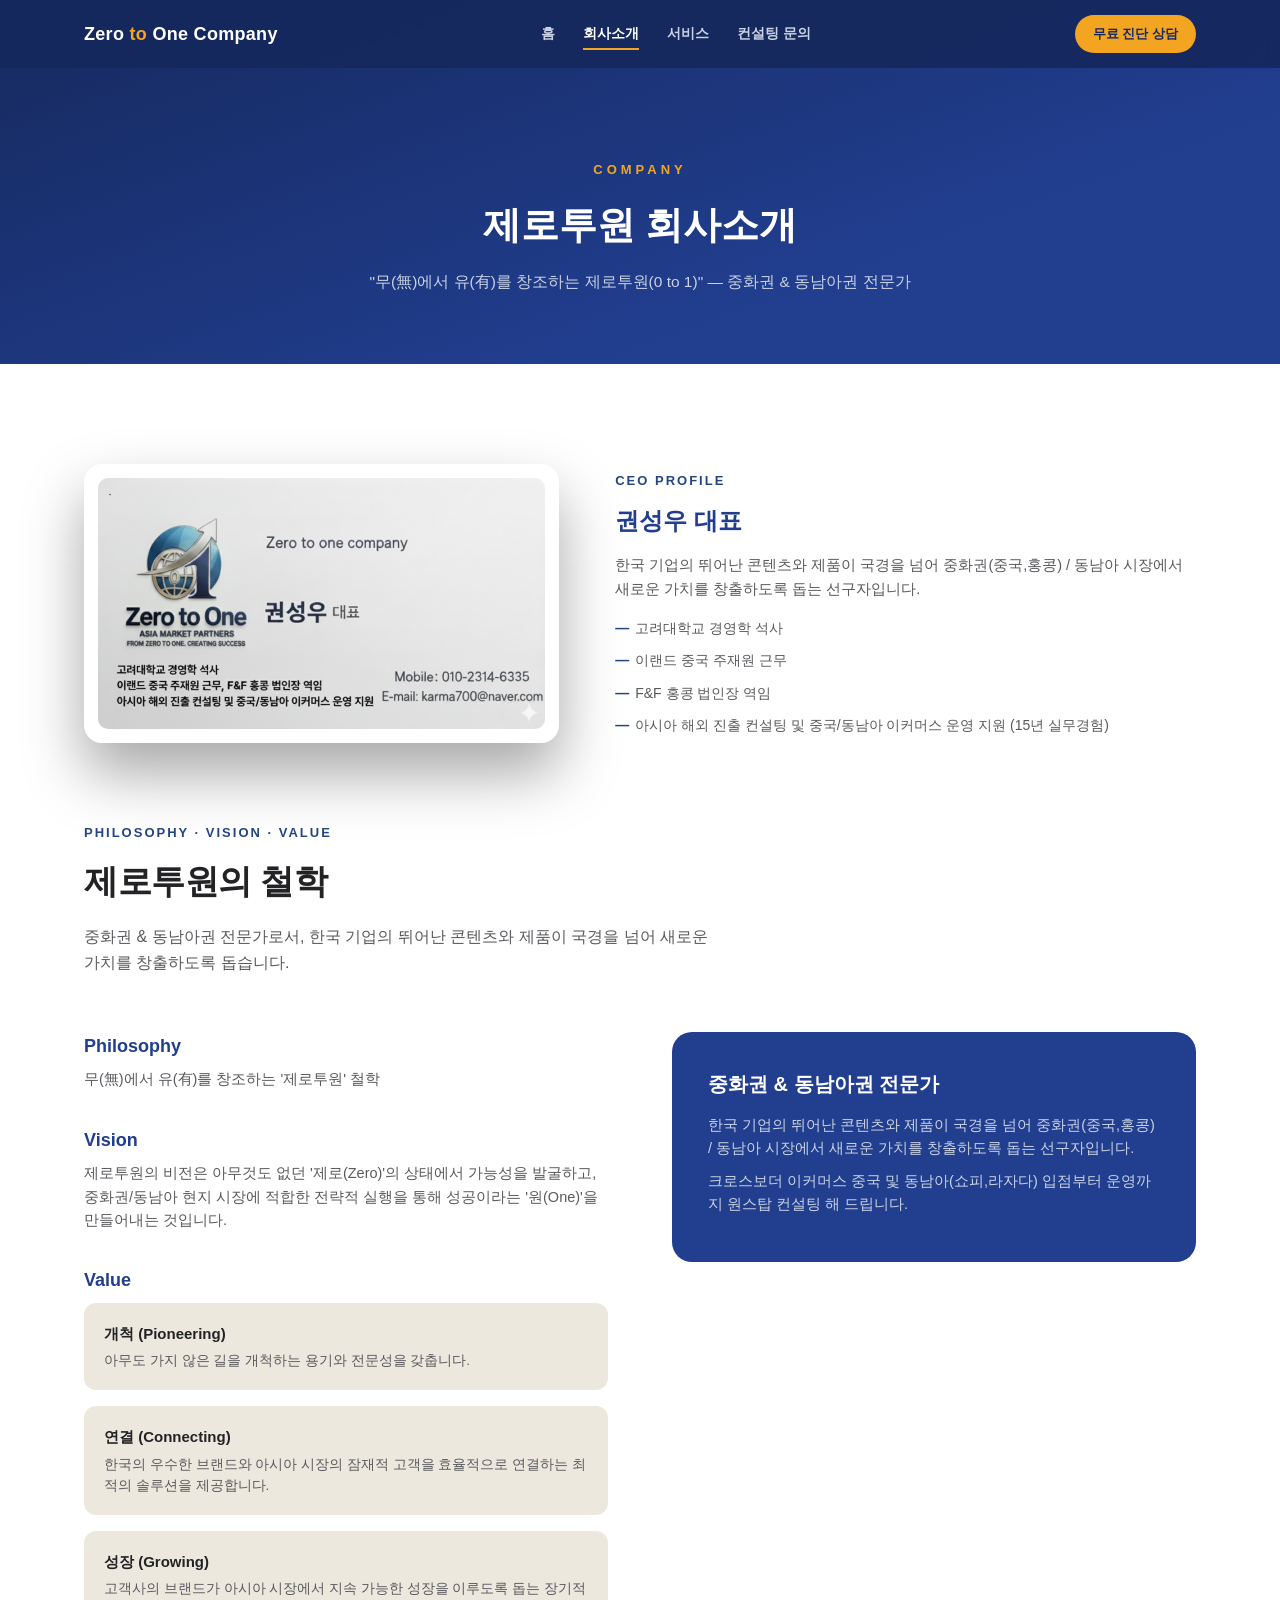
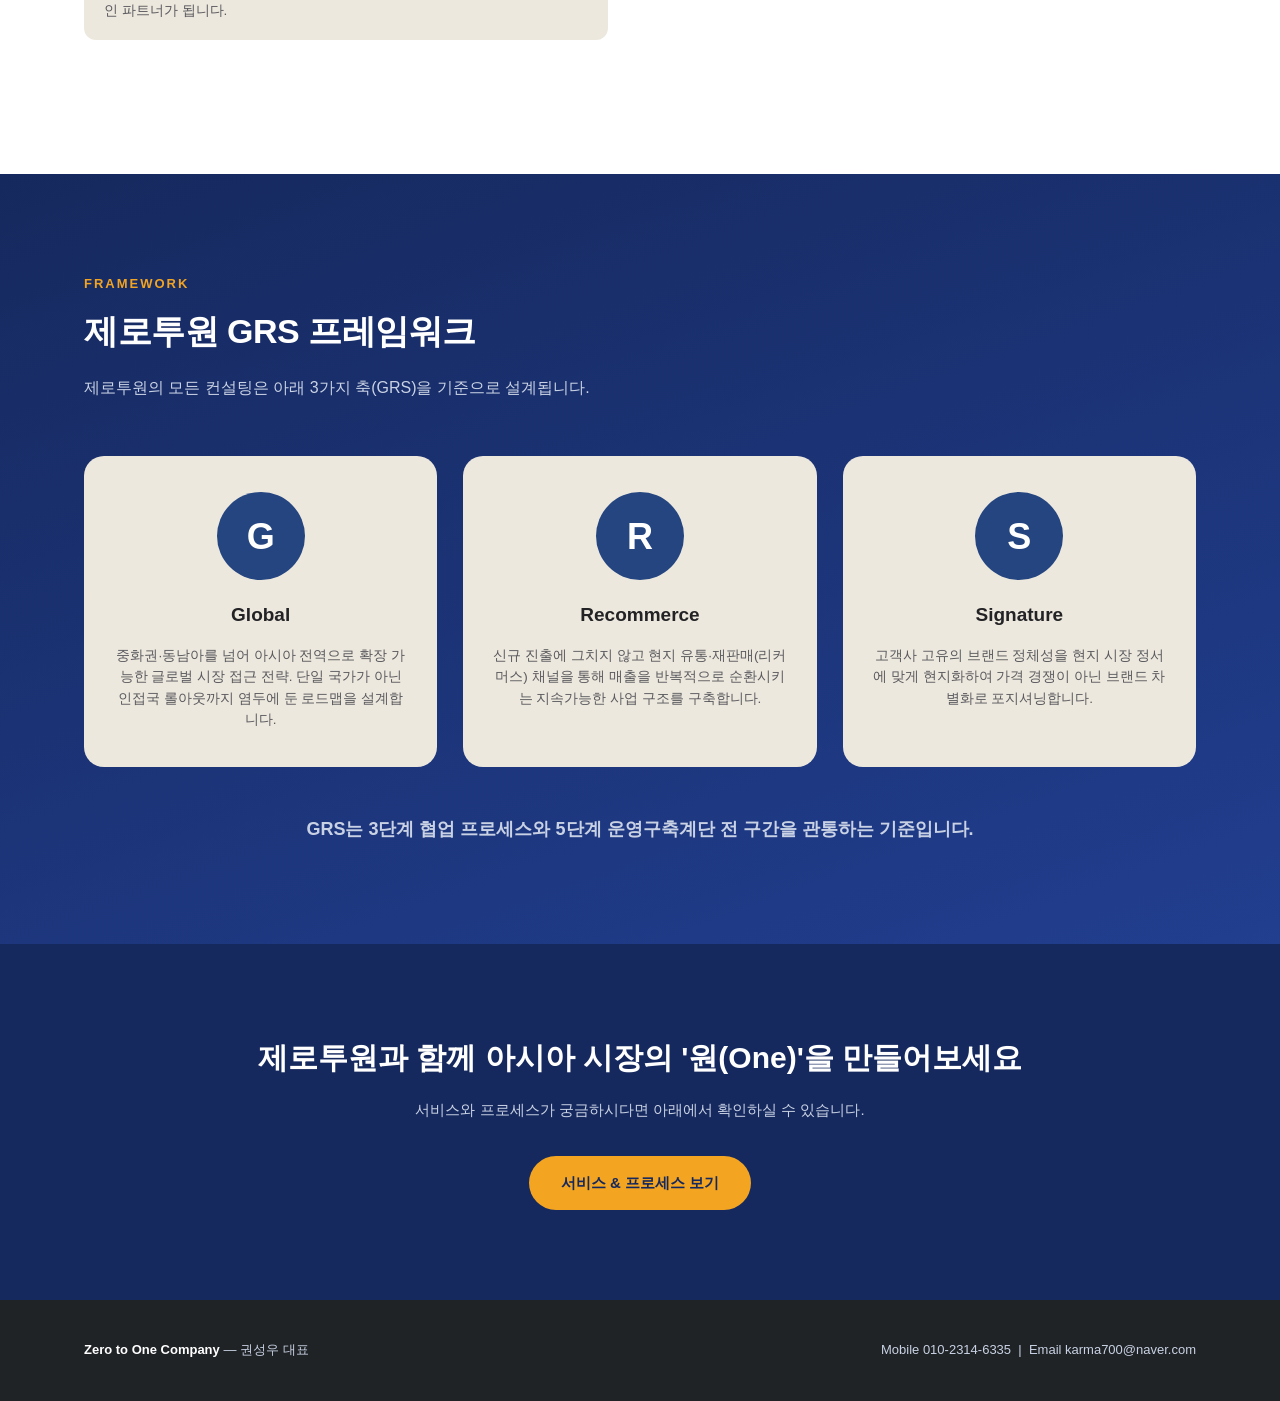
==== about.html @ 29769374 "Build full multi-page company site (home/about/services/contact)" ====
<!DOCTYPE html>
<html lang="ko">
<head>
<meta charset="UTF-8">
<meta name="viewport" content="width=device-width, initial-scale=1.0">
<title>회사소개 | Zero to One Company</title>
<link rel="stylesheet" href="assets/styles.css">
</head>
<body>

<nav class="nav">
  <div class="container">
    <div class="logo">Zero <span>to</span> One Company</div>
    <div class="nav-links">
      <a href="index.html">홈</a>
      <a href="about.html" class="active">회사소개</a>
      <a href="services.html">서비스</a>
      <a href="contact.html">컨설팅 문의</a>
    </div>
    <a class="nav-cta" href="https://open.kakao.com/o/sWDRY35h" target="_blank" rel="noopener">무료 진단 상담</a>
  </div>
</nav>

<header class="page-header">
  <div class="container">
    <div class="eyebrow">COMPANY</div>
    <h1>제로투원 회사소개</h1>
    <p>"무(無)에서 유(有)를 창조하는 제로투원(0 to 1)" — 중화권 & 동남아권 전문가</p>
  </div>
</header>

<!-- PROFILE -->
<section class="about">
  <div class="container">
    <div class="profile-grid">
      <div class="biz-card">
        <img src="assets/business-card.png" alt="Zero to One Company 권성우 대표 명함">
      </div>
      <div>
        <div class="eyebrow-dark">CEO PROFILE</div>
        <h3>권성우 대표</h3>
        <p style="color:var(--mute-text);font-size:14.5px;">한국 기업의 뛰어난 콘텐츠와 제품이 국경을 넘어 중화권(중국,홍콩) / 동남아 시장에서 새로운 가치를 창출하도록 돕는 선구자입니다.</p>
        <ul class="profile-list">
          <li>고려대학교 경영학 석사</li>
          <li>이랜드 중국 주재원 근무</li>
          <li>F&F 홍콩 법인장 역임</li>
          <li>아시아 해외 진출 컨설팅 및 중국/동남아 이커머스 운영 지원 (15년 실무경험)</li>
        </ul>
      </div>
    </div>

    <div class="eyebrow-dark">PHILOSOPHY · VISION · VALUE</div>
    <h2 class="section-title">제로투원의 철학</h2>
    <p class="section-sub">중화권 & 동남아권 전문가로서, 한국 기업의 뛰어난 콘텐츠와 제품이 국경을 넘어 새로운 가치를 창출하도록 돕습니다.</p>

    <div class="about-grid">
      <div>
        <div class="pvv-item">
          <h4>Philosophy</h4>
          <p>무(無)에서 유(有)를 창조하는 '제로투원' 철학</p>
        </div>
        <div class="pvv-item">
          <h4>Vision</h4>
          <p>제로투원의 비전은 아무것도 없던 '제로(Zero)'의 상태에서 가능성을 발굴하고, 중화권/동남아 현지 시장에 적합한 전략적 실행을 통해 성공이라는 '원(One)'을 만들어내는 것입니다.</p>
        </div>
        <div class="pvv-item">
          <h4>Value</h4>
          <div class="value-list">
            <div class="value-card">
              <b>개척 (Pioneering)</b>
              <span>아무도 가지 않은 길을 개척하는 용기와 전문성을 갖춥니다.</span>
            </div>
            <div class="value-card">
              <b>연결 (Connecting)</b>
              <span>한국의 우수한 브랜드와 아시아 시장의 잠재적 고객을 효율적으로 연결하는 최적의 솔루션을 제공합니다.</span>
            </div>
            <div class="value-card">
              <b>성장 (Growing)</b>
              <span>고객사의 브랜드가 아시아 시장에서 지속 가능한 성장을 이루도록 돕는 장기적인 파트너가 됩니다.</span>
            </div>
          </div>
        </div>
      </div>

      <div>
        <div class="expert-box">
          <h4>중화권 & 동남아권 전문가</h4>
          <p>한국 기업의 뛰어난 콘텐츠와 제품이 국경을 넘어 중화권(중국,홍콩) / 동남아 시장에서 새로운 가치를 창출하도록 돕는 선구자입니다.</p>
          <p>크로스보더 이커머스 중국 및 동남아(쇼피,라자다) 입점부터 운영까지 원스탑 컨설팅 해 드립니다.</p>
        </div>
      </div>
    </div>
  </div>
</section>

<!-- GRS -->
<section class="grs">
  <div class="container">
    <div class="eyebrow-dark">FRAMEWORK</div>
    <h2 class="section-title">제로투원 GRS 프레임워크</h2>
    <p class="section-sub">제로투원의 모든 컨설팅은 아래 3가지 축(GRS)을 기준으로 설계됩니다.</p>

    <div class="grs-grid">
      <div class="grs-card">
        <div class="grs-circle">G</div>
        <h4>Global</h4>
        <p>중화권·동남아를 넘어 아시아 전역으로 확장 가능한 글로벌 시장 접근 전략. 단일 국가가 아닌 인접국 롤아웃까지 염두에 둔 로드맵을 설계합니다.</p>
      </div>
      <div class="grs-card">
        <div class="grs-circle">R</div>
        <h4>Recommerce</h4>
        <p>신규 진출에 그치지 않고 현지 유통·재판매(리커머스) 채널을 통해 매출을 반복적으로 순환시키는 지속가능한 사업 구조를 구축합니다.</p>
      </div>
      <div class="grs-card">
        <div class="grs-circle">S</div>
        <h4>Signature</h4>
        <p>고객사 고유의 브랜드 정체성을 현지 시장 정서에 맞게 현지화하여 가격 경쟁이 아닌 브랜드 차별화로 포지셔닝합니다.</p>
      </div>
    </div>

    <p class="grs-footer">GRS는 3단계 협업 프로세스와 5단계 운영구축계단 전 구간을 관통하는 기준입니다.</p>
  </div>
</section>

<div class="cta-final">
  <div class="container">
    <h3>제로투원과 함께 아시아 시장의 '원(One)'을 만들어보세요</h3>
    <p>서비스와 프로세스가 궁금하시다면 아래에서 확인하실 수 있습니다.</p>
    <a class="btn btn-primary" href="services.html">서비스 & 프로세스 보기</a>
  </div>
</div>

<footer>
  <div class="container footer-grid">
    <div><b>Zero to One Company</b> — 권성우 대표</div>
    <div>Mobile 010-2314-6335 &nbsp;|&nbsp; Email karma700@naver.com</div>
  </div>
</footer>

</body>
</html>
---- assets/styles.css ----
:root{
  --navy:#213E8F;
  --navy-deep:#16295E;
  --accent:#244580;
  --cream:#EDE8DE;
  --gray-panel:#C7C7C7;
  --dark-text:#232326;
  --mute-text:#5A5A5E;
  --light-text:#C9D2E4;
  --white:#FFFFFF;
  --orange:#F3A522;
  --black-band:#1F2326;
}
*{box-sizing:border-box;margin:0;padding:0;}
html{scroll-behavior:smooth;}
body{
  font-family:"Pretendard","맑은 고딕","Malgun Gothic",sans-serif;
  color:var(--dark-text);
  line-height:1.6;
  background:var(--white);
}
a{text-decoration:none;color:inherit;}
.container{max-width:1160px;margin:0 auto;padding:0 24px;}
section{padding:100px 0;}

/* ---------- NAV ---------- */
.nav{
  position:fixed;top:0;left:0;right:0;z-index:100;
  background:rgba(22,41,94,0.94);
  backdrop-filter:blur(6px);
}
.nav .container{
  display:flex;align-items:center;justify-content:space-between;
  height:68px;
}
.nav .logo{color:var(--white);font-weight:800;font-size:18px;letter-spacing:0.3px;}
.nav .logo span{color:var(--orange);}
.nav-links{display:flex;gap:28px;}
.nav-links a{color:var(--light-text);font-size:14px;font-weight:600;transition:color .2s;padding:4px 0;}
.nav-links a:hover, .nav-links a.active{color:var(--white);border-bottom:2px solid var(--orange);}
.nav-cta{
  background:var(--orange);color:var(--navy-deep);
  padding:9px 18px;border-radius:24px;font-size:13px;font-weight:800;
  white-space:nowrap;
}

/* ---------- PAGE HEADER (sub pages) ---------- */
.page-header{
  background:linear-gradient(160deg,var(--navy-deep) 0%,var(--navy) 70%);
  color:var(--white);padding:160px 0 70px;text-align:center;
}
.page-header .eyebrow{letter-spacing:4px;color:var(--orange);font-size:13px;font-weight:800;margin-bottom:14px;}
.page-header h1{font-size:38px;font-weight:800;margin-bottom:14px;}
.page-header p{color:var(--light-text);font-size:15.5px;max-width:600px;margin:0 auto;}

/* ---------- HERO (home) ---------- */
.hero{
  background:linear-gradient(160deg,var(--navy-deep) 0%,var(--navy) 60%,#2a4ea3 100%);
  color:var(--white);
  padding:180px 0 100px;
  text-align:center;
}
.hero .eyebrow{
  letter-spacing:4px;color:var(--light-text);font-size:14px;font-weight:700;margin-bottom:18px;
}
.hero h1{
  font-size:56px;font-weight:800;margin-bottom:24px;letter-spacing:-1px;
}
.hero .quote{font-size:19px;font-weight:700;margin-bottom:8px;}
.hero .quote.small{font-size:16px;font-weight:600;color:var(--light-text);margin-bottom:48px;}

.biz-card{
  max-width:760px;margin:0 auto;background:var(--white);border-radius:18px;
  padding:14px;box-shadow:0 30px 60px rgba(0,0,0,0.35);
}
.biz-card img{width:100%;display:block;border-radius:10px;}

.hero-ctas{margin-top:40px;display:flex;gap:14px;justify-content:center;flex-wrap:wrap;}
.btn{
  display:inline-block;padding:15px 32px;border-radius:30px;font-weight:800;font-size:15px;
  transition:transform .15s, box-shadow .15s;
}
.btn-primary{background:var(--orange);color:var(--navy-deep);}
.btn-primary:hover{transform:translateY(-2px);box-shadow:0 10px 24px rgba(243,165,34,0.35);}
.btn-ghost{border:1.5px solid rgba(255,255,255,0.5);color:var(--white);}
.btn-ghost:hover{background:rgba(255,255,255,0.1);}
.btn-outline{border:1.5px solid var(--navy);color:var(--navy);}
.btn-outline:hover{background:var(--navy);color:var(--white);}

/* ---------- HIGHLIGHT CARDS (home) ---------- */
.highlights{background:var(--white);}
.highlight-grid{display:grid;grid-template-columns:repeat(3,1fr);gap:24px;margin-top:20px;}
.highlight-card{
  border:1px solid #eee;border-radius:18px;padding:32px 26px;transition:box-shadow .2s, transform .2s;
}
.highlight-card:hover{box-shadow:0 16px 32px rgba(33,62,143,0.12);transform:translateY(-4px);}
.highlight-card .num{color:var(--accent);font-weight:800;font-size:13px;letter-spacing:1px;margin-bottom:10px;}
.highlight-card h4{font-size:18px;font-weight:800;margin-bottom:10px;}
.highlight-card p{font-size:13.5px;color:var(--mute-text);margin-bottom:16px;}
.highlight-card .link{font-size:13px;font-weight:800;color:var(--navy);}

/* ---------- SECTION HEADINGS ---------- */
.eyebrow-dark{color:var(--accent);font-weight:800;letter-spacing:2px;font-size:13px;margin-bottom:10px;}
.section-title{font-size:34px;font-weight:800;margin-bottom:16px;letter-spacing:-0.5px;}
.section-sub{color:var(--mute-text);font-size:16px;max-width:640px;margin-bottom:56px;}

/* ---------- ABOUT (Philosophy/Vision/Value) ---------- */
.about{background:var(--white);}
.about-grid{
  display:grid;grid-template-columns:1fr 1fr;gap:64px;align-items:start;
}
.pvv-item{margin-bottom:34px;}
.pvv-item h4{font-size:18px;font-weight:800;color:var(--navy);margin-bottom:8px;}
.pvv-item p{color:var(--mute-text);font-size:14.5px;}
.value-list{display:grid;gap:16px;margin-top:8px;}
.value-card{
  background:var(--cream);border-radius:12px;padding:18px 20px;
}
.value-card b{color:var(--dark-text);font-size:15px;}
.value-card span{display:block;color:var(--mute-text);font-size:13.5px;margin-top:4px;}

.expert-box{
  background:var(--navy);color:var(--white);border-radius:20px;padding:36px;margin-bottom:32px;
}
.expert-box h4{font-size:20px;font-weight:800;margin-bottom:14px;}
.expert-box p{color:var(--light-text);font-size:14.5px;margin-bottom:10px;}

/* ---------- PROFILE (about page) ---------- */
.profile-grid{display:grid;grid-template-columns:0.9fr 1.1fr;gap:56px;align-items:center;margin-bottom:80px;}
.profile-grid .biz-card{margin:0;max-width:100%;}
.profile-grid h3{font-size:24px;font-weight:800;color:var(--navy);margin-bottom:14px;}
.profile-list{margin-top:16px;display:grid;gap:10px;}
.profile-list li{list-style:none;font-size:14px;color:var(--mute-text);padding-left:20px;position:relative;}
.profile-list li::before{content:"—";position:absolute;left:0;color:var(--accent);font-weight:800;}

.process-box{background:var(--cream);border-radius:20px;padding:32px;}
.process-box h4{font-size:18px;font-weight:800;margin-bottom:22px;}
.process-step{
  display:flex;align-items:center;gap:18px;padding:16px 0;border-top:1px solid rgba(0,0,0,0.08);
}
.process-step:first-of-type{border-top:none;}
.process-num{font-size:26px;font-weight:800;color:var(--accent);width:52px;flex-shrink:0;}
.process-step .txt h5{font-size:14.5px;font-weight:800;margin-bottom:4px;}
.process-step .txt p{font-size:12.5px;color:var(--mute-text);}
.process-tag{
  margin-left:auto;flex-shrink:0;width:76px;height:76px;border-radius:50%;
  background:var(--accent);color:var(--white);display:flex;align-items:center;justify-content:center;
  font-size:12px;font-weight:800;text-align:center;
}

/* ---------- GRS ---------- */
.grs{background:linear-gradient(160deg,var(--navy-deep) 0%,var(--navy) 100%);color:var(--white);}
.grs .section-title, .grs .eyebrow-dark{color:var(--white);}
.grs .eyebrow-dark{color:var(--orange);}
.grs .section-sub{color:var(--light-text);}
.grs-grid{display:grid;grid-template-columns:repeat(3,1fr);gap:26px;}
.grs-card{
  background:var(--cream);border-radius:20px;padding:36px 28px;color:var(--dark-text);text-align:center;
}
.grs-circle{
  width:88px;height:88px;border-radius:50%;background:var(--accent);color:var(--white);
  display:flex;align-items:center;justify-content:center;font-size:36px;font-weight:800;
  margin:0 auto 20px;
}
.grs-card h4{font-size:19px;font-weight:800;margin-bottom:14px;}
.grs-card p{font-size:13.5px;color:var(--mute-text);}
.grs-footer{
  margin-top:48px;text-align:center;font-size:18px;font-weight:800;color:var(--light-text);
}

/* ---------- 5-STEP ---------- */
.steps5{background:var(--gray-panel);}
.steps5-track{display:grid;grid-template-columns:repeat(5,1fr);gap:14px;align-items:end;margin-bottom:8px;}
.step5-block{
  background:var(--accent);color:var(--white);border-radius:10px 10px 0 0;padding:16px 14px;
}
.step5-block .tag{color:var(--orange);font-weight:800;font-size:12px;margin-bottom:8px;}
.step5-block .title{font-size:13.5px;font-weight:800;line-height:1.3;}
.steps5-desc{display:grid;grid-template-columns:repeat(5,1fr);gap:14px;}
.steps5-desc p{font-size:11.5px;color:var(--mute-text);}
.steps5-band{
  margin-top:44px;background:var(--black-band);color:var(--white);border-radius:14px;
  padding:26px 34px;display:flex;justify-content:space-between;align-items:center;flex-wrap:wrap;gap:16px;
}
.steps5-band .left b{font-size:15px;}
.steps5-band .right{color:var(--light-text);font-size:13px;max-width:420px;text-align:right;}

/* ---------- MARKET / SERVICE CARDS ---------- */
.market-grid{display:grid;grid-template-columns:repeat(2,1fr);gap:24px;margin-bottom:80px;}
.market-card{background:var(--cream);border-radius:18px;padding:30px;}
.market-card h4{font-size:16px;font-weight:800;color:var(--navy);margin-bottom:10px;}
.market-card p{font-size:13.5px;color:var(--mute-text);}
.market-card ul{margin-top:10px;padding-left:18px;}
.market-card li{font-size:13px;color:var(--mute-text);margin-bottom:4px;}

/* ---------- OFFER / CTA ---------- */
.offer{background:var(--white);}
.offer-grid{display:grid;grid-template-columns:1fr 1fr;gap:56px;align-items:center;}
.offer h2{font-size:32px;font-weight:800;color:var(--navy);margin-bottom:14px;}
.offer .lead{font-size:15.5px;color:var(--dark-text);margin-bottom:26px;}
.promo-img{border-radius:16px;overflow:hidden;box-shadow:0 20px 40px rgba(0,0,0,0.15);}
.promo-img img{width:100%;display:block;}
.letter{background:var(--cream);border-radius:16px;padding:30px 34px;margin-top:26px;}
.letter p{font-size:13.5px;color:var(--mute-text);margin-bottom:12px;}
.letter b{color:var(--dark-text);}

.contact-grid{display:grid;grid-template-columns:1fr 1fr;gap:24px;margin-top:40px;}
.contact-card{border:1px solid #eee;border-radius:18px;padding:30px;text-align:center;}
.contact-card .icon{font-size:28px;margin-bottom:12px;}
.contact-card h4{font-size:16px;font-weight:800;margin-bottom:8px;}
.contact-card p{font-size:13px;color:var(--mute-text);margin-bottom:16px;}

.cta-final{
  background:var(--navy-deep);color:var(--white);text-align:center;padding:90px 0;
}
.cta-final h3{font-size:30px;font-weight:800;margin-bottom:16px;}
.cta-final p{color:var(--light-text);margin-bottom:34px;font-size:15px;}

footer{background:var(--black-band);color:var(--light-text);padding:40px 0;font-size:13px;}
.footer-grid{display:flex;justify-content:space-between;flex-wrap:wrap;gap:16px;}
.footer-grid b{color:var(--white);}

@media(max-width:860px){
  .hero h1{font-size:36px;}
  .page-header h1{font-size:28px;}
  .about-grid, .profile-grid, .market-grid, .offer-grid, .contact-grid{grid-template-columns:1fr;}
  .grs-grid{grid-template-columns:1fr;}
  .highlight-grid{grid-template-columns:1fr;}
  .steps5-track,.steps5-desc{grid-template-columns:1fr;}
  .nav-links{display:none;}
  section{padding:64px 0;}
}
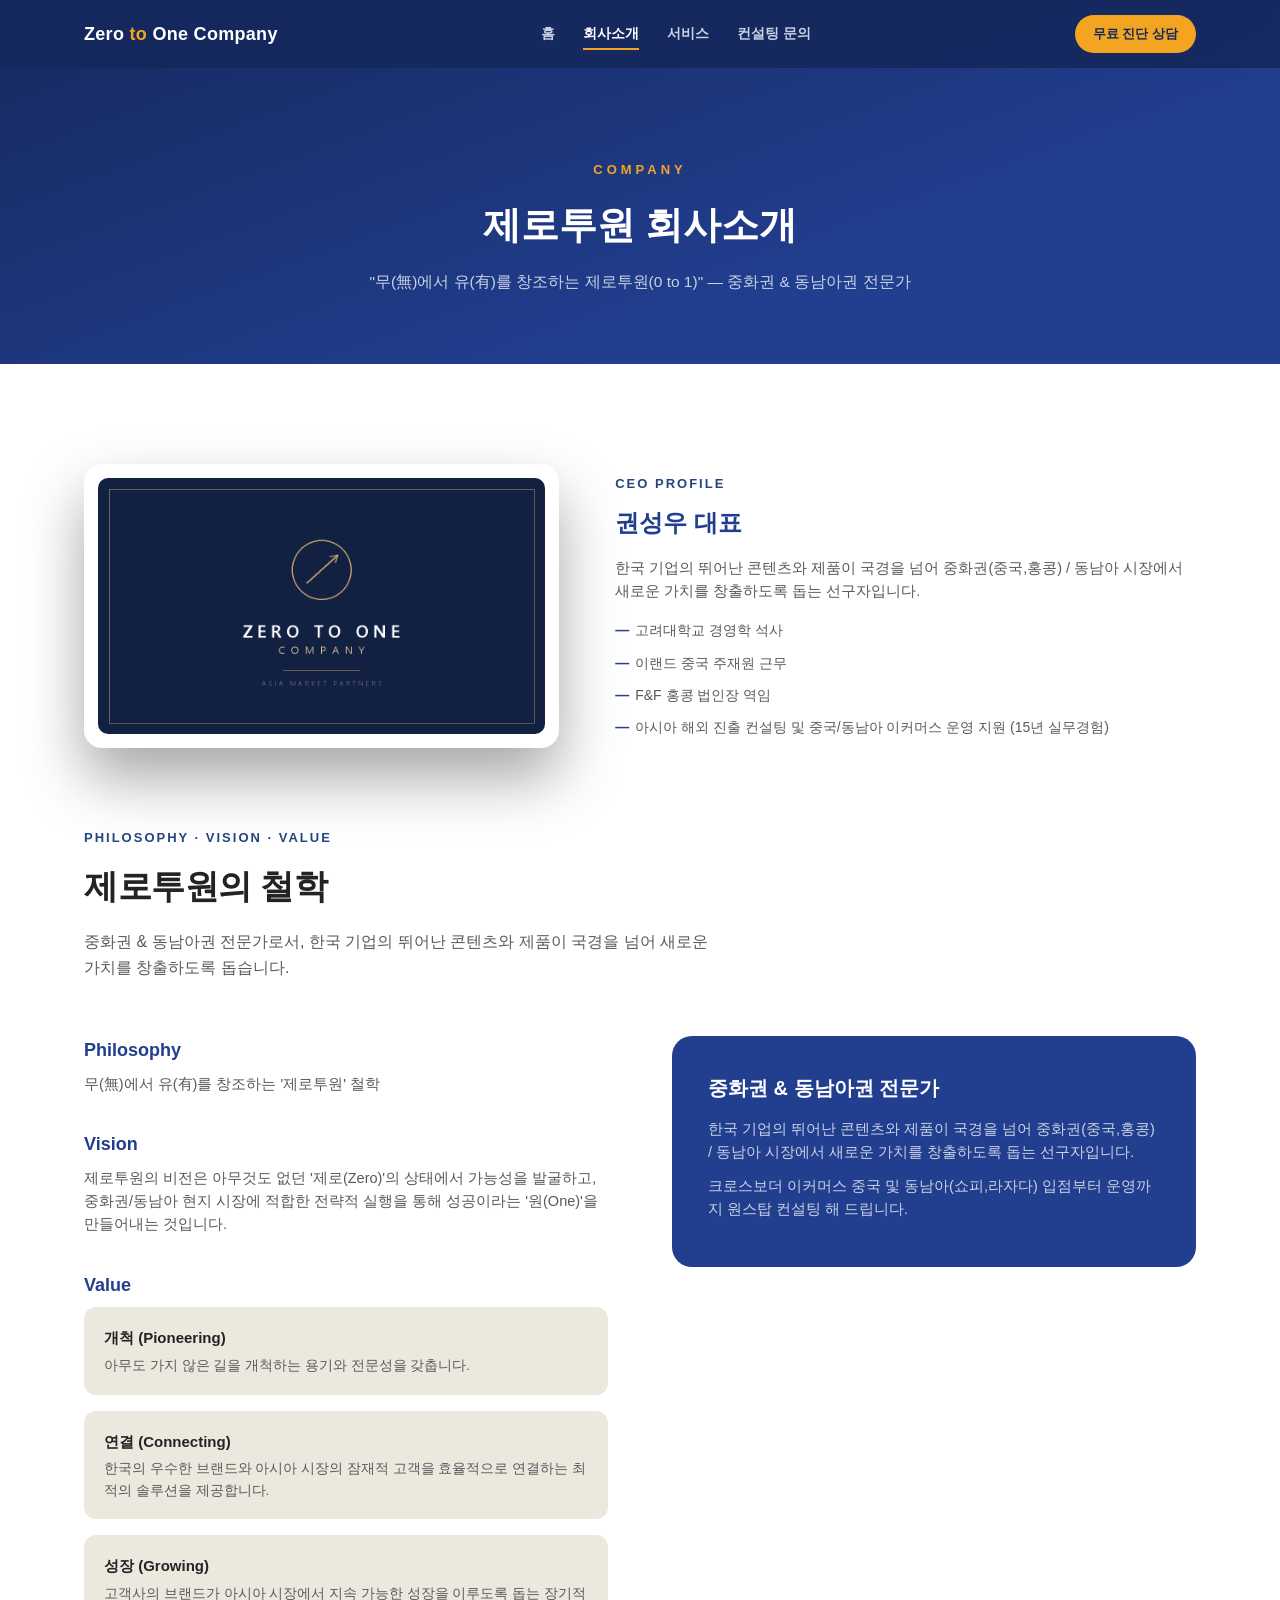
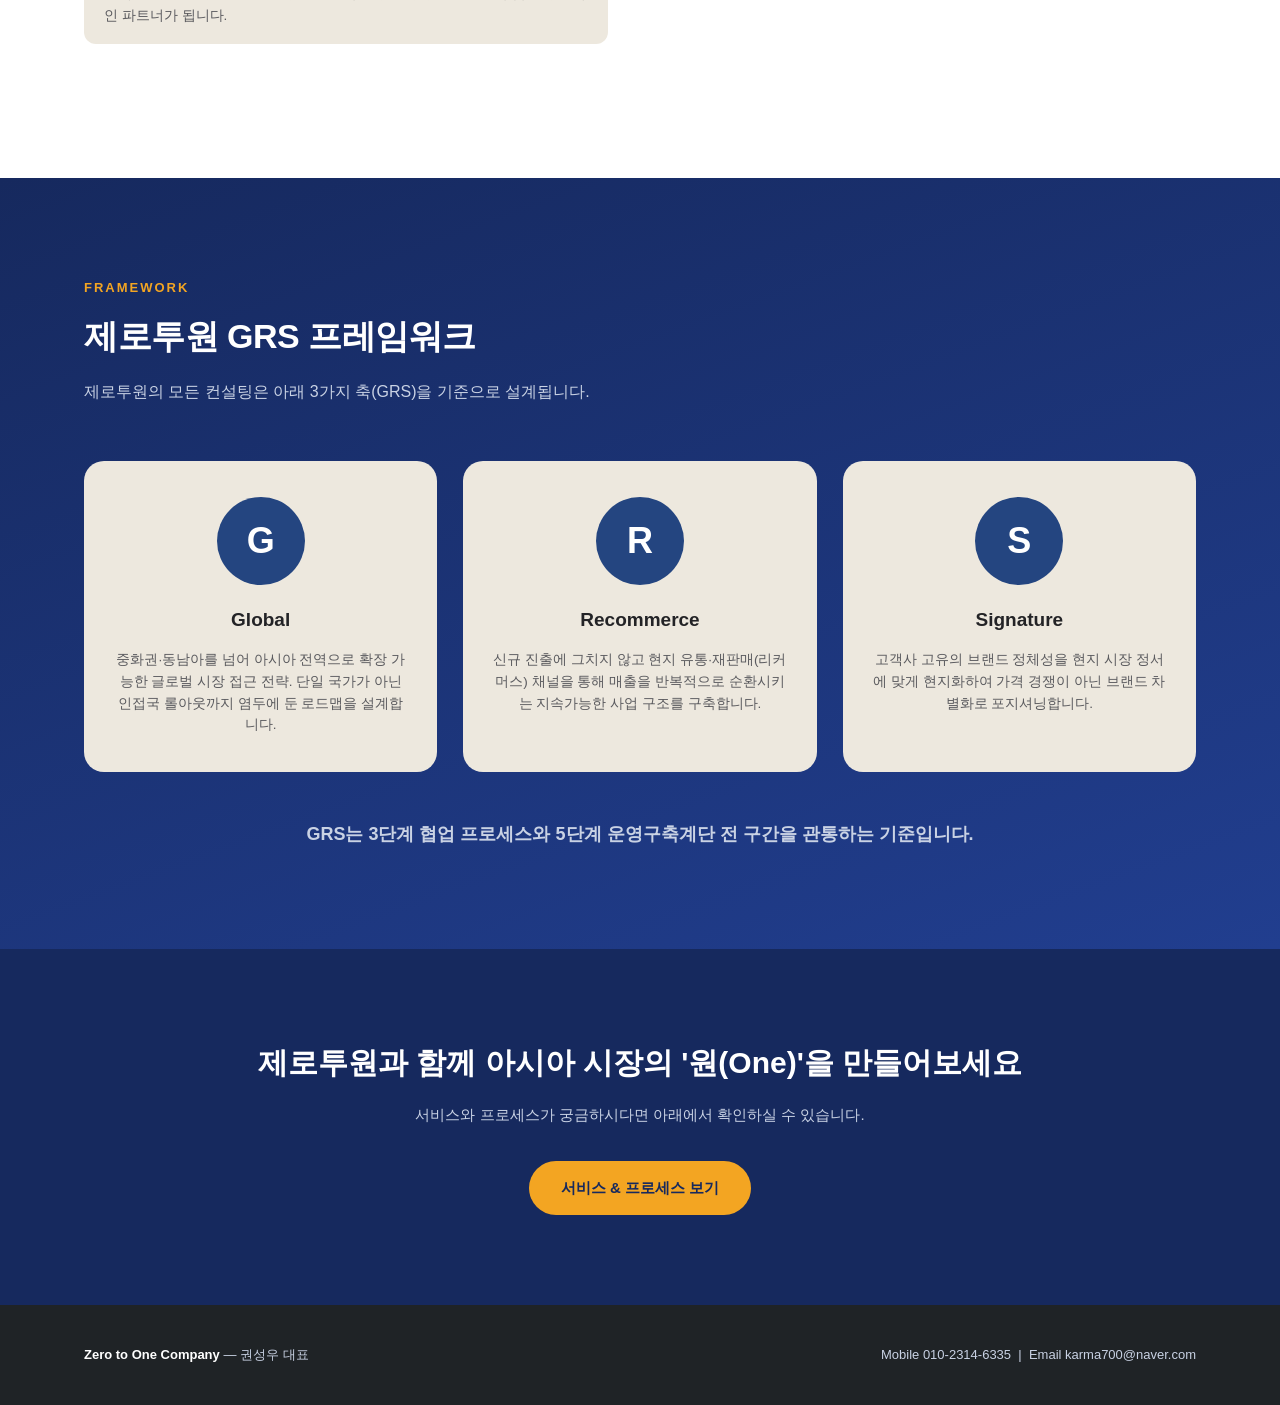
==== commit f7206ce3: "Replace scanned business card with premium navy/gold card design" ====
--- a/about.html
+++ b/about.html
@@ -34,7 +34,7 @@
   <div class="container">
     <div class="profile-grid">
       <div class="biz-card">
-        <img src="assets/business-card.png" alt="Zero to One Company 권성우 대표 명함">
+        <img src="assets/business-card-front.png" alt="Zero to One Company 브랜드 명함">
       </div>
       <div>
         <div class="eyebrow-dark">CEO PROFILE</div>
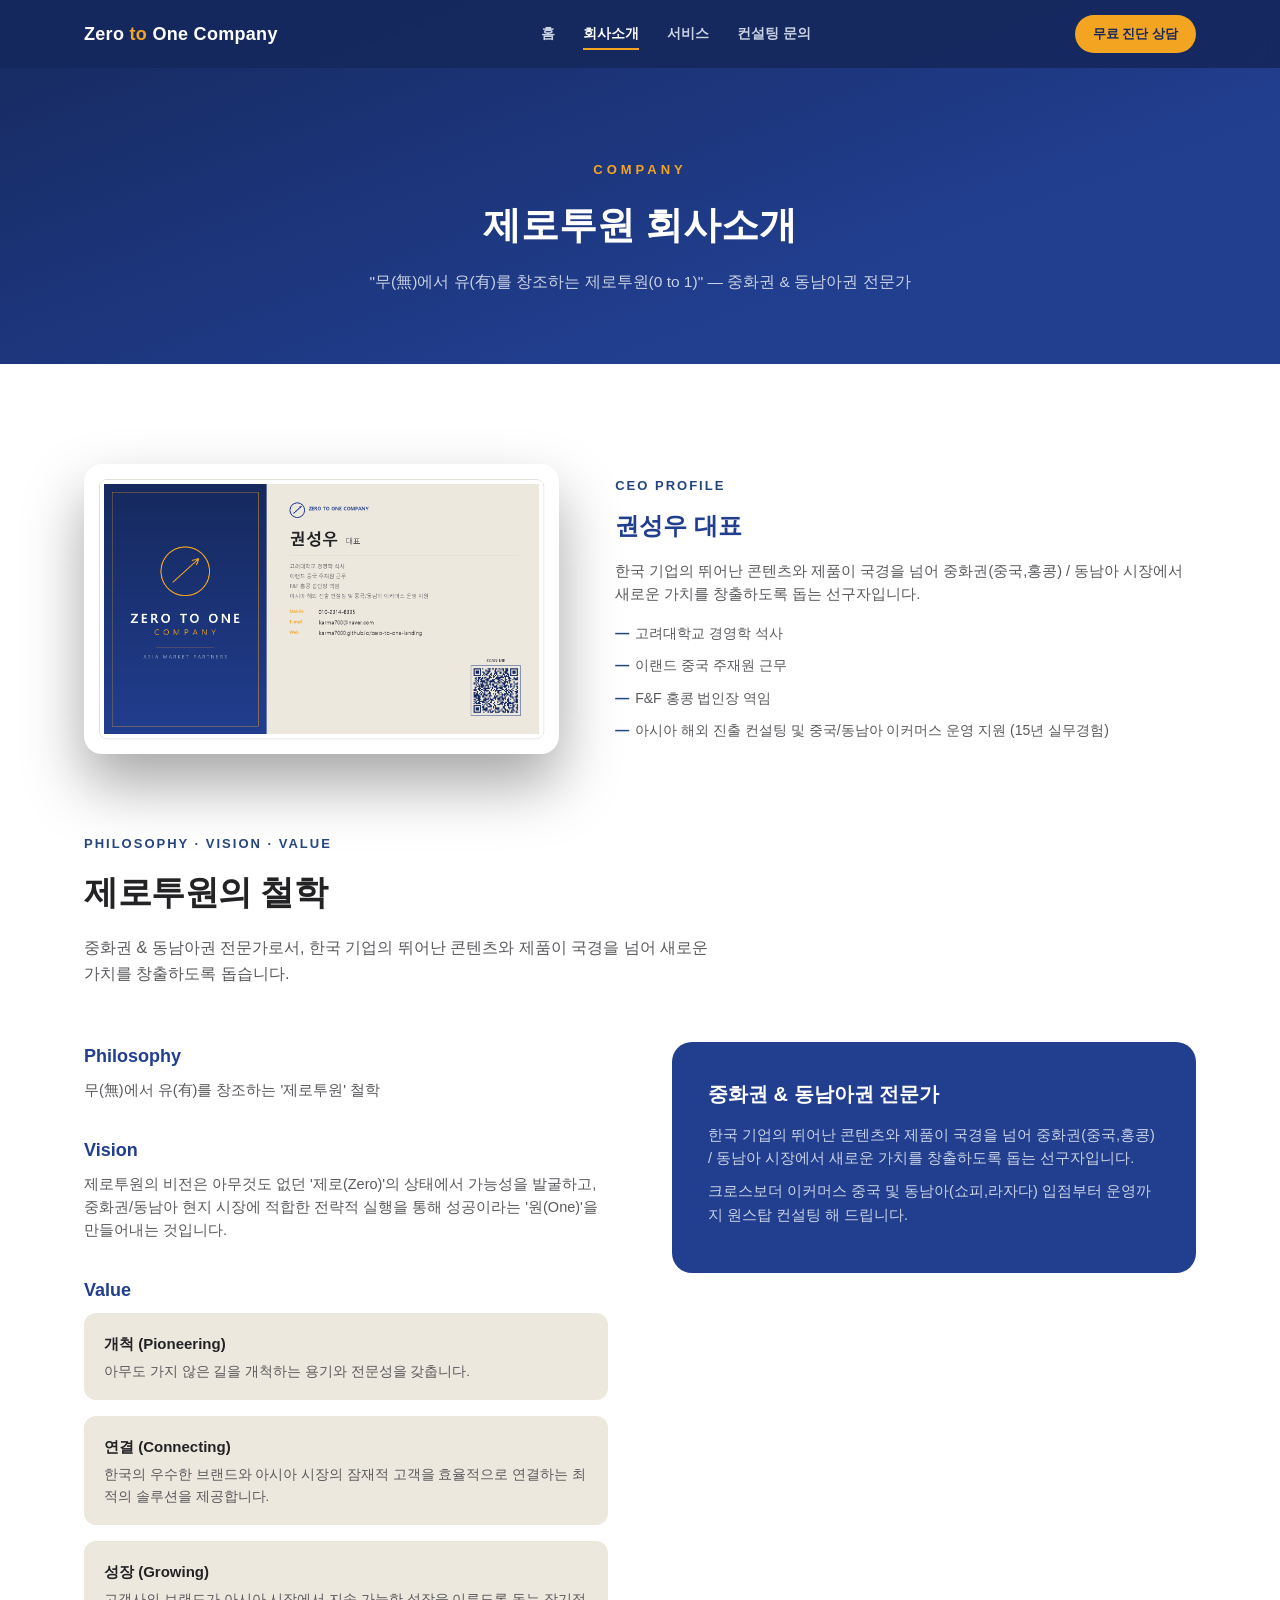
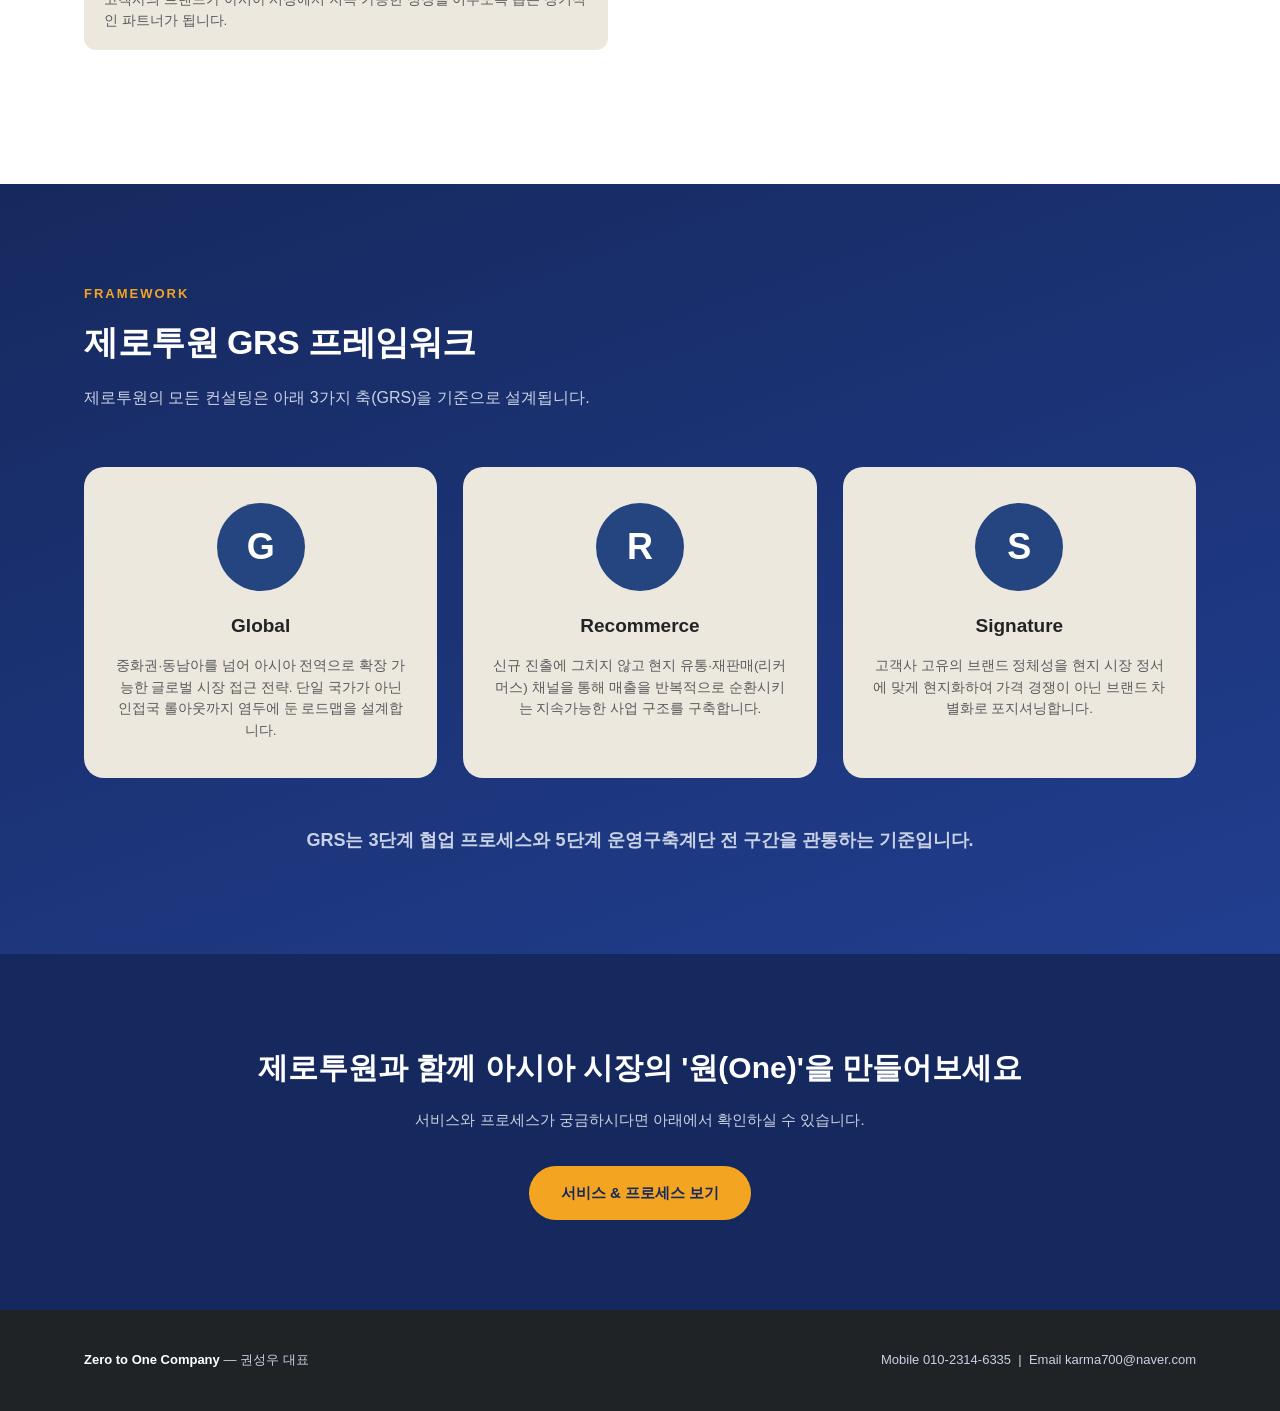
==== commit b13b8a0f: "Merge business card front/back into one unified card design matching site palette" ====
--- a/about.html
+++ b/about.html
@@ -34,7 +34,7 @@
   <div class="container">
     <div class="profile-grid">
       <div class="biz-card">
-        <img src="assets/business-card-front.png" alt="Zero to One Company 브랜드 명함">
+        <img src="assets/business-card-unified.png" alt="Zero to One Company 권성우 대표 명함">
       </div>
       <div>
         <div class="eyebrow-dark">CEO PROFILE</div>
